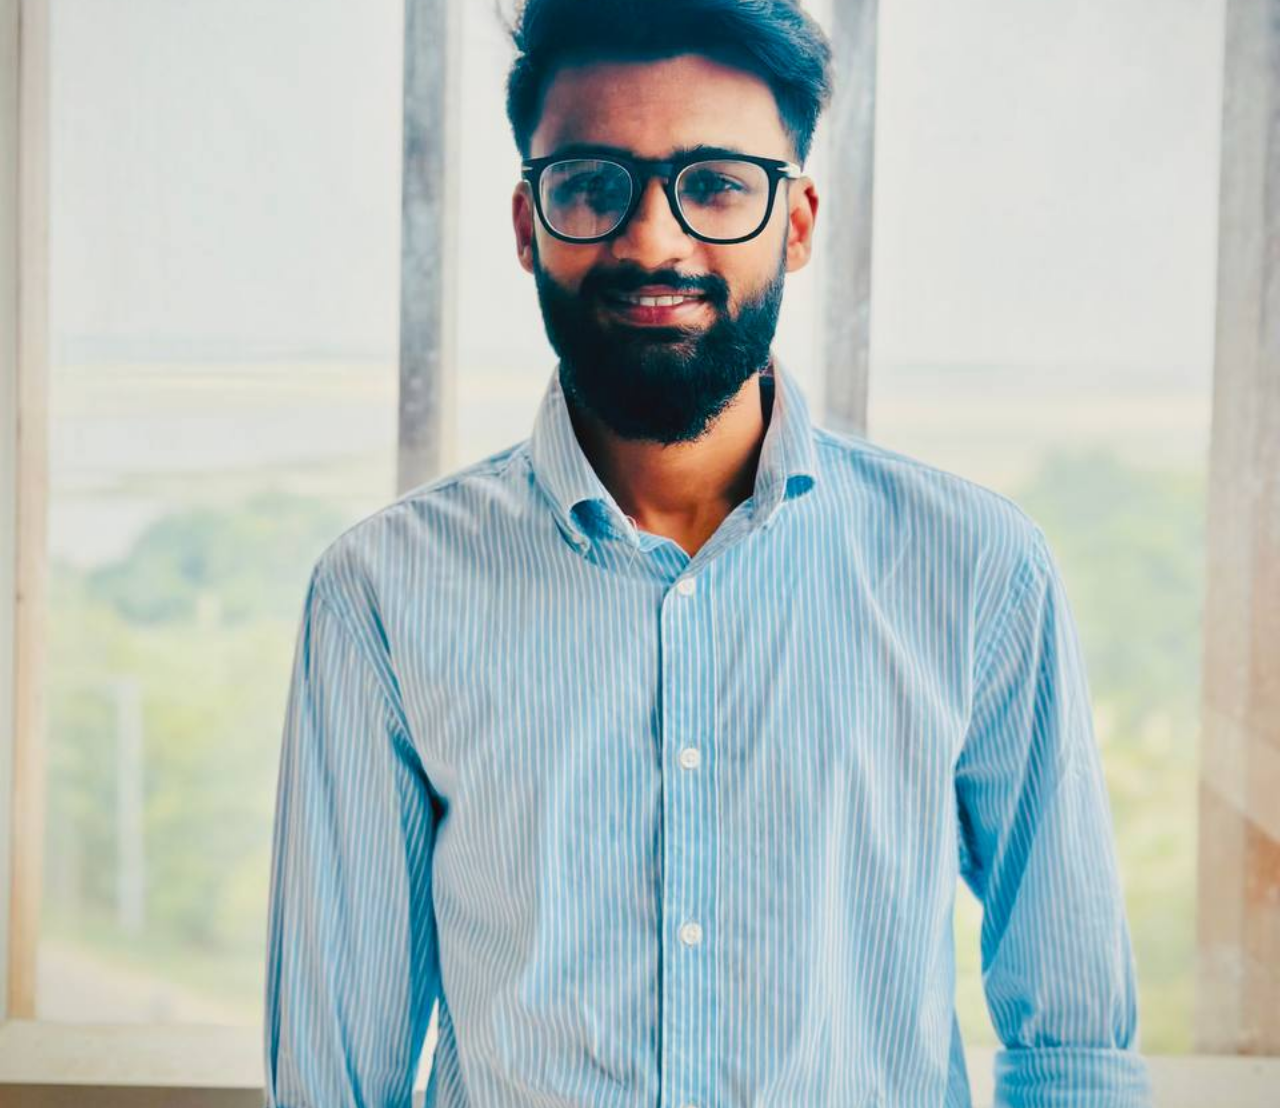
==== index.html @ 8f7c7ec1 "y portfolio" ====
<!DOCTYPE html>
<html lang="en">

<head>
  <meta charset="UTF-8">
  <meta name="viewport" content="width=device-width, initial-scale=1.0">
  <title>Al Amin Pramanik</title>

  <!-- googlefonts -->
  <link rel="preconnect" href="https://fonts.googleapis.com">
  <link rel="preconnect" href="https://fonts.gstatic.com" crossorigin>
  <link
    href="https://fonts.googleapis.com/css2?family=Inter:ital,opsz,wght@0,14..32,100..900;1,14..32,100..900&display=swap"
    rel="stylesheet">

  <!-- fontawesome -->
  <link rel="stylesheet" href="https://cdnjs.cloudflare.com/ajax/libs/font-awesome/6.0.0-beta3/css/all.min.css">

  <!-- Stylesheet -->
  <link rel="stylesheet" href="styles.css">
</head>

<body>

  <!-- header section -->
  <header id="header">
    <div class="left-section">
      <a class="logo" href="#">Al Amin.</a>
    </div>

    <nav>
      <a class="nav-item active" href="#">Home</a>
      <a class="nav-item" href="#">Service</a>
      <a class="nav-item" href="#">Projects</a>
      <a class="nav-item" href="#">About</a>
      <a class="nav-item" href="#">Contacts</a>
    </nav>

  </header>

  <!-- Hero section -->
  <section id="hero">
    <div class="hero-left">
      <div class="content">

        <h1>Hi, I'm Al Amin Pramanik</h1>
        <h3>Creative Web Designer</h3>
        <p>
          I’m Al Amin Pramanik, a creative web designer passionate about building innovative digital experiences. With a
          focus on clean design, intuitive user experiences, and the latest web technologies, I help brands and
          businesses transform their online presence. Whether you're looking to revamp your current site or build
          something from the ground up, I’m here to bring your ideas to life. Let’s create something amazing together!
        </p>

        <div class="cta">
          <button class="cta-1">Hire Me</button>
          <button class="cta-2">Contact Me</button>
        </div>

        <div class="social-icon">
          <i class="fa-brands fa-facebook-f"></i>
          <i class="fa-brands fa-linkedin-in"></i>
          <i class="fa-brands fa-twitter"></i>
          <i class="fa-brands fa-youtube"></i>
          <i class="fa-brands fa-tiktok"></i>
        </div>

      </div>
    </div>
    <div class="hero-right"></div>
  </section>
<!-- CodeGenWeb 2024 -->
</body>

</html>
---- styles.css ----
* {
  padding: 0;
  margin: 0;
  border: none;
  outline: 0;
  text-decoration: none;
  color: white;
}

body {
  background-color: rgb(6, 7, 12);
  font-family: inter;
  background-image: url(alamin.jpeg);
  background-repeat: no-repeat;
  background-position: center;
  background-size: cover;
  height: 100vh;
  padding: 0 10%;
}

/* Header */
#header, nav {
  display: flex;
  align-items: center;
  justify-content: space-between;
  padding-top: 10px;
  padding-bottom: 10px;
  z-index: 1;
}

.nav-item {
  font-size: 1.2rem;
  font-weight: 500;
  margin-left: 60px;
  transition: color 0.12s, transform 0.12s;
}

nav .active {
  color: #3FA2F6;
}

.nav-item:hover {
  color: #3FA2F6;
}

.nav-item:active {
  transform: scale(1.1);
}

/* logo */
.logo {
  font-size: 2rem;
  font-weight: 800;
}

/* Hero-section */
#hero {
  display: grid;
  grid-template-columns: 1fr 1fr;
}
/* Left */
.hero-left {
  display: flex;
  align-items: center;
  padding-top: 150px;
  z-index: 1;
}

h1{
  font-size: 4rem;
  font-weight: 800;
  padding: 25px 0;
}

h3 {
  font-size: 2.3rem;
  font-weight: 800;
  color: #3FA2F6;
  padding-bottom: 40px;
}

p {
  font-size: 1.2rem;
  color: lightgray;
  line-height: 1.5;
  padding-bottom: 50px;
}

/* button */
.cta button {
  color: black;
  font-size: 1.2rem;
  font-weight: 600;
  padding: 15px 0;
  width: 200px;
  border:none;
  border-radius: 8px;
  margin-right: 50px;
  background-color: #3FA2F6;
  margin-bottom: 180px;
  transition: background-color 0.12s, border 0.12s, color 0.21s, padding 0.12s;
}

.cta .cta-1:hover {
  background-color: transparent;
  color: #3FA2F6;
  border: 2px solid #3FA2F6;
  padding: 13px 0;
}

.cta .cta-2:hover {
  background-color: #3fa1f6;
  color: #000000;
}

.cta .cta-2 {
  background-color: transparent;
  color: #3FA2F6;
  border: 2px solid #3FA2F6;
  padding: 13px 0;
}

/* Icons */
.social-icon {
  display: flex;
  align-items: center;
  gap: 25px;
}

.social-icon{
  padding-bottom: 50px;
}

.social-icon i {
font-size: 1.2rem;
color: #3FA2F6;
border: 1px solid #3FA2F6;
border-radius: 50px;
padding: 8px;
height: 25px;
width: 25px;
display: flex;
align-items: center;
justify-content: center;
transition: transform 0.12s, box-shadow 0.12s;
cursor: pointer;

}

.social-icon i:hover {
  transform: scale(1.1);
  text-shadow: 0 0 10px #3FA2F6;
}

/* Right section */

.hero-right {
  transition: background-color 3s, box-shadow 3s;
  cursor: pointer;
}
.hero-right:hover {
  background-color: rgba(6, 7, 12, 0.705);
  box-shadow: 
    0 0 20px rgb(6, 7, 12),
    0 0 50px rgb(6, 7, 12),
    0 0 100px rgb(6, 7, 12),
    0 0 200px rgb(6, 7, 12);
}

/* Animations */
@keyframes fadeIn {
  from{
    transform: translateY(40px);
    opacity: 0;
  }
  to{
    transform: translateY(0);
    opacity: 1;
  }
}

@keyframes fadeInTop {
  from{
    transform: translateY(-100%);
    opacity: 0;
  }
  to{
    transform: translateY(0);
    opacity: 1;
  }
}

@keyframes backgroundZoom {
  from{
    background-size: 80%;
  }
  to{
    background-size: 100%;
  }
}




/* Apply Animations */
h1 {
  animation: fadeIn 1.2s ease-out forwards;
  opacity: 0;
  animation-delay: 0.2s;
}

h3 {
  animation: fadeIn 1.4s ease-out forwards;
  opacity: 0;
  animation-delay: 0.4s;
}

p {
  animation: fadeIn 1.6s ease-out forwards;
  opacity: 0;
  animation-delay: 0.6s;
}
button {
  animation: fadeIn 1.8s ease-out forwards;
  opacity: 0;
  animation-delay: 0.8s;
}

.social-icon {
  animation: fadeIn 2s ease-out forwards;
  opacity: 0;
  animation-delay: 1s;
}

.nav-item,
.left-section {
  animation: fadeInTop 1s ease-in forwards;
  opacity: 0;
}

body {
  animation: backgroundZoom 3s ease-in forwards;
}
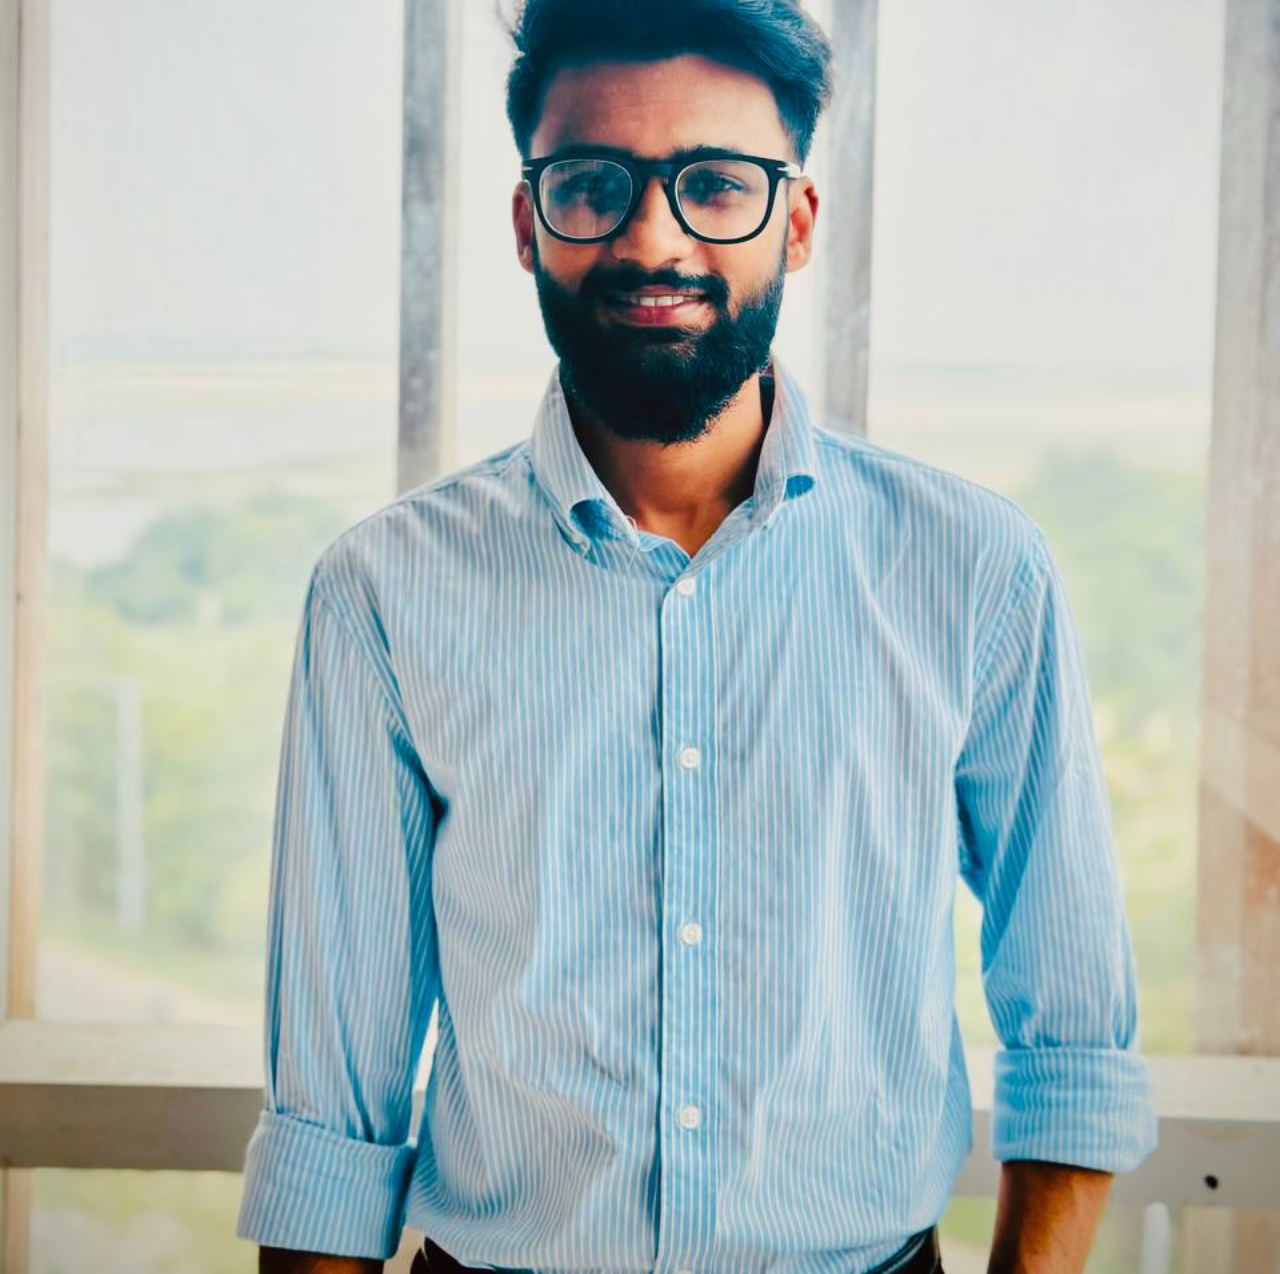
==== commit 826966d9: "added a new paragraph" ====
--- a/index.html
+++ b/index.html
@@ -51,6 +51,7 @@
           businesses transform their online presence. Whether you're looking to revamp your current site or build
           something from the ground up, I’m here to bring your ideas to life. Let’s create something amazing together!
         </p>
+        <p>Lorem ipsum dolor, sit amet consectetur adipisicing elit. Ipsum odit dignissimos qui libero, quam dolorem ut unde expedita rerum impedit et quibusdam tempora sunt non, consequatur nihil molestiae? Libero, ipsum!</p>
 
         <div class="cta">
           <button class="cta-1">Hire Me</button>
